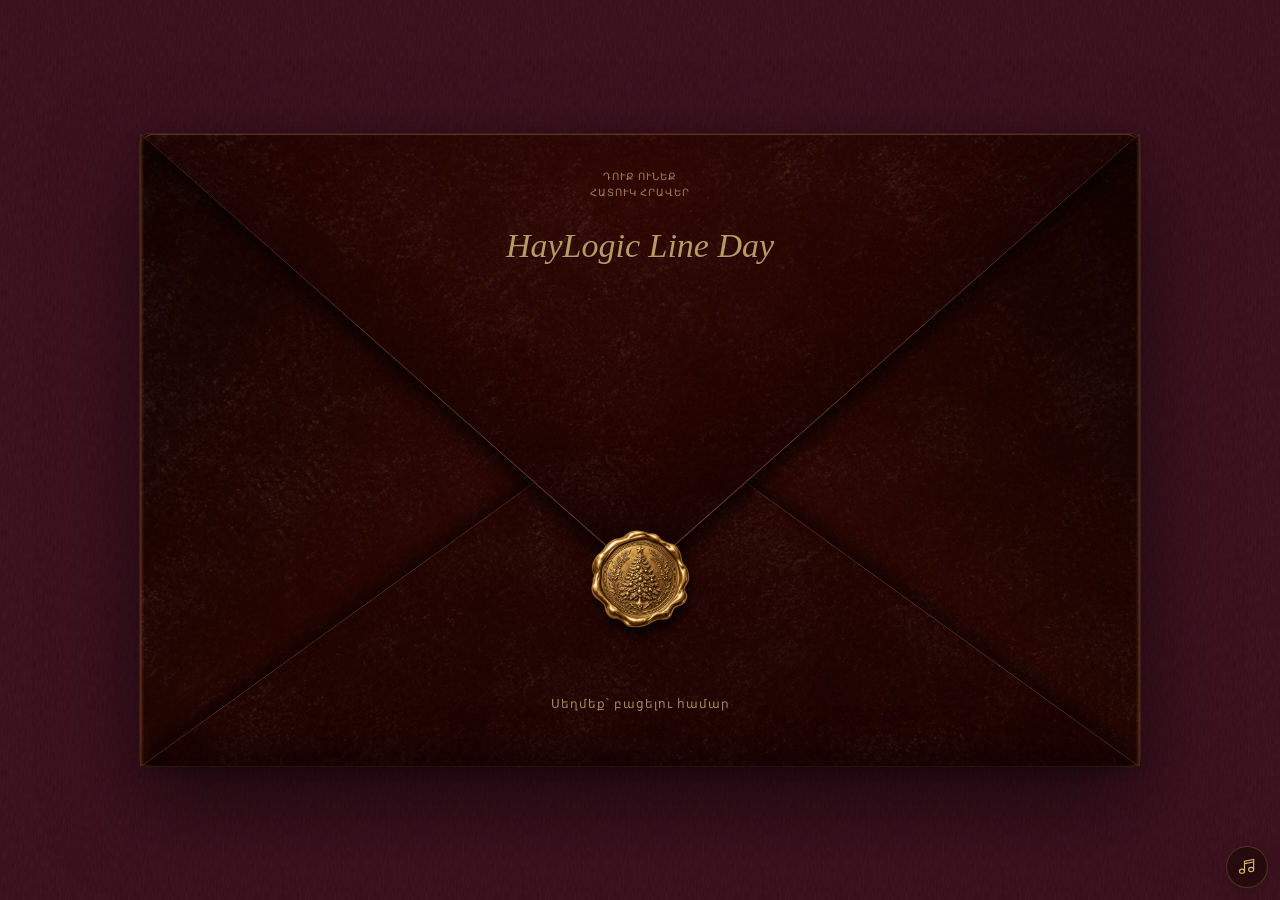
==== index.html @ 45816510 "Make welcome artwork center transparent while retaining festive edges" ====
<!doctype html>
<html lang="hy">
<head>
<meta charset="UTF-8"><meta name="viewport" content="width=device-width, initial-scale=1"><meta name="theme-color" content="#310c18">
<meta name="description" content="Տարվա ամենաջերմ երեկոյի հրավերը։ Ամանորյա կորպորատիվ տոն՝ միասին։">
<title>Ամանորյա հրավեր · Uinvite</title><link rel="stylesheet" href="style.css?v=transparent-welcome-1"><script src="script.js?v=transparent-welcome-1" defer></script>
</head>
<body>
<div class="intro" id="intro">
 <div class="intro-inner">
 <button class="envelope" id="open-invite" aria-label="Բացել հրավիրատոմսը">
  <span class="envelope-back"></span>
  <span class="envelope-side envelope-side-left" aria-hidden="true"></span>
  <span class="envelope-side envelope-side-right" aria-hidden="true"></span>
  <span class="fold-shadow fold-shadow-bottom" aria-hidden="true"><svg viewBox="0 0 100 100" preserveAspectRatio="none"><path d="M0 100 50 43 100 100Z"/></svg></span>
  <span class="envelope-front" aria-hidden="true"><svg class="lower-seams" viewBox="0 0 100 100" preserveAspectRatio="none"><path d="M0 100 50 43 100 100"/></svg></span>
  <span class="fold-shadow fold-shadow-top" aria-hidden="true"><svg class="shadow-portrait" viewBox="0 0 100 100" preserveAspectRatio="none"><path d="M0 0H100V46.23L50 67 0 46.23Z"/></svg><svg class="shadow-landscape" viewBox="0 0 100 100" preserveAspectRatio="none"><path d="M0 0H100L50 70Z"/></svg></span>
  <span class="flap"><svg class="flap-seam seam-portrait" viewBox="0 0 100 100" preserveAspectRatio="none" aria-hidden="true"><path class="seam-shadow" d="M0 69 50 100 100 69"/><path class="seam-light" d="M0 68.7 50 99.7 100 68.7"/></svg><svg class="flap-seam seam-landscape" viewBox="0 0 100 100" preserveAspectRatio="none" aria-hidden="true"><path class="seam-shadow" d="M0 0 50 100 100 0"/><path class="seam-light" d="M0 0 50 99.7 100 0"/></svg><span class="flap-face"><span class="envelope-heading">ԴՈՒՔ ՈՒՆԵՔ<br>ՀԱՏՈՒԿ ՀՐԱՎԵՐ</span><span class="envelope-name" data-company></span></span></span>
  <span class="seal" aria-hidden="true"><img src="assets/gold-seal.png" alt="" width="200" height="200"></span>
  <span class="open-hint">Սեղմեք՝ բացելու համար</span>
 </button>
 </div>
</div>
<main id="invitation" hidden>
 <section class="hero" id="home"><div class="hero-glow"></div><div class="bough bough-left" aria-hidden="true"></div><div class="bough bough-right" aria-hidden="true"></div>
 <h1 class="new-year-greeting" id="new-year-greeting">Միասին դեպի 2027 թվական</h1><div class="tree" id="tree" aria-hidden="true"><canvas id="tree-lights" width="660" height="900"></canvas></div>
 <p class="script-line">Թող այս երեկոն դառնա հիշողություն</p><h2 class="hero-title">Ամանորյա<br><span>կորպորատիվ երեկո</span></h2><p class="company" data-company></p><div class="hero-date"><span data-date></span><span class="date-dot">✦</span><span data-time></span></div><p class="sample-note" id="sample-note">Օրինակային հրավիրատոմս · տվյալները ենթակա են փոփոխման</p><a class="scroll-cue" href="#welcome" aria-label="Անցնել հրավերի տեքստին">↓</a>
 </section>
 <section class="welcome section" id="welcome"><p class="eyebrow">ՄԵՐ ՏԱՐԻՆ։ ՄԵՐ ՊԱՏՄՈՒԹՅՈՒՆԸ։</p><h2>Լավագույն պահերը՝<br><em>միասին</em></h2><div class="ornament" aria-hidden="true">✦</div><p class="prose">Սիրելի՛ գործընկերներ և բարեկամներ,<br>մեր ձեռքբերումների հետևում մարդիկ են, իսկ ամենաջերմ հիշողությունները ստեղծվում են միասին։ Հրավիրում ենք ձեզ ամփոփելու անցնող տարին, բարձրացնելու բաժակները և նոր երազանքներով դիմավորելու գալիքը։</p><p class="closing-line">Մի երեկո՝ մեր բոլորի համար։</p></section>
 <section class="section calendar-section" id="event-calendar" aria-labelledby="calendar-title">
  <p class="eyebrow">ՄԵՐ ՀԱՆԴԻՊՄԱՆ ՕՐԸ</p><h2 id="calendar-title">Պահպանեք այս օրը</h2>
  <div class="event-calendar"><table id="calendar-table"><caption id="calendar-month"></caption><thead><tr><th scope="col"><abbr title="Երկուշաբթի">Երկ</abbr></th><th scope="col"><abbr title="Երեքշաբթի">Երք</abbr></th><th scope="col"><abbr title="Չորեքշաբթի">Չրք</abbr></th><th scope="col"><abbr title="Հինգշաբթի">Հնգ</abbr></th><th scope="col"><abbr title="Ուրբաթ">Ուրբ</abbr></th><th scope="col"><abbr title="Շաբաթ">Շբթ</abbr></th><th scope="col"><abbr title="Կիրակի">Կիր</abbr></th></tr></thead><tbody id="calendar-days"></tbody></table></div>
  <p class="calendar-note"><span class="calendar-key" aria-hidden="true"></span>Մեր տոնական երեկոն՝ <span data-date></span></p>
 </section>
 <section class="details section" id="details" aria-labelledby="venue-title">
  <p class="eyebrow">ՍՊԱՍՈՒՄ ԵՆՔ ՁԵԶ ԱՅՍՏԵՂ</p><h2 id="venue-title">Հանդիպման վայրը</h2>
  <div class="venue-card">
   <figure class="venue-photo" id="venue-photo"><img id="venue-image" alt="" decoding="async" hidden><div class="venue-photo-fallback" id="venue-photo-fallback"><span class="venue-monogram" aria-hidden="true">A</span><span>ADANA COMPLEX</span></div></figure>
   <div class="venue-information"><p class="eyebrow">ՏՈՆԱԿԱՆ ԵՐԵԿՈ</p><h3 id="venue"></h3><p id="address"></p>
    <div class="venue-date"><span class="detail-number" id="day-number"></span><div><span data-date></span><p>Սկիզբը՝ <span data-time></span></p></div></div>
    <a class="map-button" id="map-link" target="_blank" rel="noopener noreferrer" hidden>Տեսնել քարտեզի վրա <span aria-hidden="true">↗</span></a>
   </div>
  </div>
 </section>
 <section class="section program"><p class="eyebrow">ԱՄԵՆ ՊԱՀԸ՝ ՀԱՏՈՒԿ</p><h2>Երեկոյի ծրագիրը</h2><div class="flow-timeline" id="flow-timeline"><svg class="timeline-art" viewBox="0 0 600 1000" preserveAspectRatio="none" aria-hidden="true"><defs><path id="timeline-curve" d="M300 0 C300 45 80 65 80 100 C80 160 300 170 300 200 C300 245 520 265 520 300 C520 360 300 370 300 400 C300 445 80 465 80 500 C80 560 300 570 300 600 C300 645 520 665 520 700 C520 760 300 770 300 800 C300 845 80 865 80 900 C80 960 300 970 300 1000"/></defs><use href="#timeline-curve" class="timeline-track"/><use href="#timeline-curve" class="timeline-glow timeline-draw"/><use href="#timeline-curve" class="timeline-core timeline-draw"/><g id="timeline-sparks"></g><g id="timeline-tip"><circle r="13" class="timeline-tip-halo"/><path d="M0-9 2-2 8 0 2 2 0 9-2 2-8 0-2-2Z" fill="#fff0bd"/></g></svg><ol class="timeline"><li><time>18:00</time><div><h3>Հյուրերի դիմավորում</h3><p>Ջերմ հանդիպումներ և առաջին կենացը</p></div></li><li><time>18:30</time><div><h3>Տոնական ընթրիք</h3><p>Համեր, զրույցներ և գեղեցիկ պահեր</p></div></li><li><time>19:30</time><div><h3>Խաղեր և անակնկալներ</h3><p>Մի փոքր կախարդանք՝ յուրաքանչյուրի համար</p></div></li><li><time>20:30</time><div><h3>Երաժշտություն և պարեր</h3><p>Երեկոյի ամենավառ ռիթմերը</p></div></li><li><time>22:00</time><div><h3>Տոնական ավարտ</h3><p>Նոր հիշողություններով՝ դեպի նոր տարի</p></div></li></ol></div></section>
 <section class="section dress"><p class="eyebrow">ԵՐԵԿՈՅԻ ՏՐԱՄԱԴՐՈՒԹՅՈՒՆԸ</p><h2>Տոնական նրբագեղություն</h2><p class="muted">Ձեր անհատական ոճը՝ մեր տոնական գույներով։</p><div class="swatches"><div><i style="--swatch:#75263d"></i><span>Բորդո</span></div><div><i class="gold-swatch" style="--swatch:#cda65f"></i><span>Ոսկեգույն</span></div><div><i style="--swatch:#213e33"></i><span>Մուգ կանաչ</span></div><div><i style="--swatch:#171719"></i><span>Սև</span></div></div></section>
 <section class="section countdown-section"><p class="eyebrow">ՍՊԱՍՈՒՄ ԵՆՔ ՄԵՐ ՀԱՆԴԻՊՄԱՆԸ</p><h2>Տոնին մնացել է</h2><div class="countdown" id="countdown" role="timer" aria-label="Մինչև միջոցառումը մնացած ժամանակը"><div><strong id="days">00</strong><span>օր</span></div><b>:</b><div><strong id="hours">00</strong><span>ժամ</span></div><b>:</b><div><strong id="minutes">00</strong><span>րոպե</span></div><b>:</b><div><strong id="seconds">00</strong><span>վայրկյան</span></div></div><p id="countdown-message" hidden></p></section>
 <section class="section rsvp" id="rsvp"><div class="rsvp-heading"><p class="eyebrow">ՁԵՐ ՏԵՂԸ ՍՊԱՍՈՒՄ Է ՁԵԶ</p><h2>Կլինե՞ք մեզ հետ</h2><p class="muted">Խնդրում ենք հաստատել ձեր մասնակցությունը։</p></div><form id="rsvp-form"><p class="demo-notice" id="demo-notice">Ցուցադրական ձև․ տվյալները չեն ուղարկվում և չեն պահպանվում։</p><label for="full-name">Անուն, ազգանուն <span aria-hidden="true">*</span></label><input id="full-name" name="fullName" autocomplete="name" placeholder="Ձեր անունը և ազգանունը" required minlength="3" maxlength="120"><fieldset><legend>Մասնակցություն <span aria-hidden="true">*</span></legend><div class="attendance-options"><label><input type="radio" name="attendance" value="yes" required checked><span>Մասնակցելու եմ</span></label><label><input type="radio" name="attendance" value="no"><span>Չեմ կարող մասնակցել</span></label></div></fieldset><div id="guests-field"><label for="guests">Հյուրերի քանակը՝ ներառյալ ձեզ <span aria-hidden="true">*</span></label><input type="number" id="guests" name="guests" min="1" max="20" step="1" value="1" required></div><label for="comment">Մեկնաբանություն <span class="optional">/ ոչ պարտադիր</span></label><textarea id="comment" name="comment" rows="3" maxlength="1000" placeholder="Ձեր ցանկությունը կամ փոքրիկ հաղորդագրությունը…"></textarea><button type="submit" class="button" id="submit-rsvp">Ստուգել պատասխանը <span aria-hidden="true">↗</span></button><p id="form-status" role="status" aria-live="polite" tabindex="-1"></p></form></section>
 <footer><div class="ornament" aria-hidden="true">✦</div><p>Սիրով սպասում ենք ձեզ</p><h2 data-company></h2><a href="#home" class="footer-brand">Uinvite <span>պահեր, որոնք դառնում են հիշողություն</span></a></footer>
</main>
<button class="music-button" id="music-toggle" aria-label="Միացնել երաժշտությունը" aria-pressed="false"><svg viewBox="0 0 24 24" aria-hidden="true"><path d="M9 17V5l11-2v12M9 8l11-2"/><ellipse cx="6" cy="17" rx="3" ry="2.5"/><ellipse cx="17" cy="15" rx="3" ry="2.5"/></svg><span id="music-label">Երաժշտություն</span></button><span class="sr-only" id="audio-status" role="status"></span><audio id="music" loop preload="none"></audio>
<noscript><p class="noscript">Հրավիրատոմսը բացելու համար խնդրում ենք միացնել JavaScript-ը։</p></noscript>
</body></html>
---- style.css ----
:root{color-scheme:dark;--wine:#310c18;--deep:#210a12;--gold:#d5b577;--light:#f4e9d4;--muted:#bba6a5;--border:#cda76b38}*{box-sizing:border-box}html{scroll-behavior:smooth;scroll-padding-top:30px}body{margin:0;background:var(--wine);color:var(--light);font-family:Georgia,'Noto Serif Armenian','Sylfaen',serif;line-height:1.8;background-image:radial-gradient(ellipse at 50% 15%,#69243b66,transparent 60%),repeating-linear-gradient(95deg,#ffffff02 0px,transparent 1px,transparent 4px),repeating-linear-gradient(0deg,#00000009 0,transparent 2px,transparent 5px)}body.intro-active{overflow:hidden}button,input,textarea{font:inherit}button,a{-webkit-tap-highlight-color:transparent}button{cursor:pointer}a{color:inherit;text-decoration:none}button:focus-visible,a:focus-visible,input:focus-visible,textarea:focus-visible{outline:2px solid #f8d795;outline-offset:6px}[hidden]{display:none!important}h1,h2,h3,p{margin-top:0}h1,h2,h3{font-weight:400}h2{font-size:clamp(27px,4.4vw,44px);line-height:1.55}h3{font-size:18px;line-height:1.7}p{font-size:14px}em{font-weight:400;color:var(--gold)}.eyebrow{font:10px/1.8 Arial,sans-serif;letter-spacing:3px;color:var(--gold);margin-bottom:22px}.muted{color:var(--muted)}.tiny{font:9px Arial,sans-serif;letter-spacing:2px;color:#ae8c83}.intro{min-height:100svh;display:grid;place-items:center;position:fixed;inset:0;z-index:30;background:radial-gradient(ellipse at 50% 50%,#63213755,transparent 65%),var(--wine);overflow:auto;transition:opacity .7s}.intro::after{content:'';position:absolute;inset:18px;border:1px solid var(--border);pointer-events:none}.intro-inner{text-align:center;width:100%;padding:55px 24px 30px}.intro h1{font-size:clamp(27px,5vw,43px);margin-bottom:10px}.intro-sub{font-size:12px;color:var(--muted)}.envelope{display:block;position:relative;width:min(440px,90%);aspect-ratio:1.55;margin:85px auto 38px;background:none;border:0;padding:0;perspective:1100px;isolation:isolate;filter:drop-shadow(0 24px 28px #09000390)}.envelope-back{position:absolute;inset:0;background:#55192b;border-radius:5px;border:1px solid #ba775740}.envelope-front{position:absolute;inset:0;z-index:3;background:linear-gradient(155deg,#9b455121,transparent 50%),linear-gradient(20deg,#491324,#792b40);clip-path:polygon(0 0,50% 52%,100% 0,100% 100%,0 100%);border-radius:3px}.envelope-front::after{content:'';position:absolute;inset:0;background:linear-gradient(33deg,transparent 49.7%,#d18d7233 50%,transparent 50.4%),linear-gradient(-33deg,transparent 49.7%,#d18d7233 50%,transparent 50.4%)}.flap{position:absolute;inset:0;z-index:4;background:linear-gradient(170deg,#82374b,#51182b);clip-path:polygon(0 0,100% 0,50% 55%);transform-origin:top;transition:transform .85s .2s,z-index 0s .6s;filter:drop-shadow(0 3px 3px #0005)}.envelope-name{position:absolute;bottom:16%;left:10%;right:10%;z-index:5;color:#d5b577ba;letter-spacing:3px;font-size:12px;pointer-events:none}.seal{position:absolute;z-index:6;left:calc(50% - 34px);top:calc(50% - 29px);width:68px;height:68px;border-radius:44% 49% 43% 47%;background:radial-gradient(ellipse at 32% 24%,#ffe6a1,#d4ac5c 37%,#90602e 68%,#e3bc6d 82%,#926332);box-shadow:0 5px 7px #17040c90,inset 0 0 0 2px #f7d58166,inset 0 0 8px #76471c;display:grid;place-items:center;transition:transform .5s,opacity .5s}.seal-ring{position:absolute;inset:9px;border:1px solid #86572588;border-radius:50%;box-shadow:0 1px #ffe1a6aa}.seal-mark{font-size:32px;font-style:italic;color:#815025;text-shadow:0 1px #f4d99a}.opening .seal{transform:translate(12px,32px) rotate(20deg);opacity:0}.opening .flap{transform:rotateX(180deg);z-index:0}.intro.leaving{opacity:0;pointer-events:none}.open-hint{font-size:11px;color:#d4beb0}.intro-line{display:block;background:var(--gold);opacity:.4;width:30px;height:1px;margin:28px auto}.masthead{display:flex;justify-content:space-between;align-items:center;padding:25px 6%;position:absolute;top:0;width:100%;z-index:2}.wordmark{font-size:25px;letter-spacing:1px;color:var(--gold)}.wordmark span{display:block;font:6px Arial,sans-serif;letter-spacing:2px}.edition{font-size:9px;letter-spacing:2px;color:var(--gold)}.hero{position:relative;text-align:center;padding:132px 20px 45px;overflow:hidden;min-height:100svh}.hero>.eyebrow{font-size:9px;margin:0}.hero-glow{position:absolute;inset:50px 0 0;background:radial-gradient(ellipse at 50% 30%,#c18b4320,transparent 50%);pointer-events:none}.tree{width:240px;height:290px;position:relative;margin:16px auto 4px}.tree-lines{position:absolute;inset:10px 0 0;width:100%;height:100%;filter:drop-shadow(0 0 4px #d8b36b88)}.tree-star{position:absolute;top:6px;left:calc(50% - 13px);font-size:32px;color:#ffe4a6;line-height:1;text-shadow:0 0 20px #ffcb69}.particle{position:absolute;width:var(--size);height:var(--size);background:#f7d993;border-radius:50%;box-shadow:0 0 5px #f3bc6c,0 0 10px #e6ad4b88;animation:twinkle var(--duration) ease-in-out infinite alternate;animation-delay:var(--delay)}.tree-base{position:absolute;bottom:0;left:20%;right:20%;height:5px;border-radius:50%;background:#e5bc6e33;box-shadow:0 0 25px 6px #e4b46722}.script-line{font-size:12px;font-style:italic;color:var(--gold);margin:14px 0}.hero-title{font-size:clamp(34px,6vw,65px);line-height:1.4;margin-bottom:18px}.hero-title span{font-size:.73em;color:var(--gold)}.company{letter-spacing:3px;font-size:13px;margin-bottom:20px}.hero-date{display:flex;justify-content:center;align-items:center;gap:17px;font-size:12px;color:#dac8b7;margin-bottom:27px}.date-dot{font-size:10px;color:var(--gold)}.button{border:1px solid #ead098;background:linear-gradient(110deg,#bc944f,#ecd39a 50%,#c49c58);color:#36101a;display:inline-flex;align-items:center;justify-content:center;gap:23px;padding:16px 23px;font-size:12px;font-weight:bold;line-height:1.7;box-shadow:0 6px 25px #0002;transition:filter .2s,transform .2s}.button:hover{filter:brightness(1.09);transform:translateY(-2px)}.button:disabled{opacity:.6;cursor:wait}.sample-note{font:9px/1.7 Arial,sans-serif;color:#b99c94;margin:17px auto 0;max-width:290px}.scroll-cue{display:block;margin:22px auto 0;color:var(--gold);font-size:24px}.bough{position:absolute;top:170px;width:200px;height:340px;opacity:.3;pointer-events:none;background:repeating-conic-gradient(from 18deg at 0% 50%,transparent 0 12deg,#bd9858 13deg 13.3deg,transparent 14deg 25deg);mask-image:linear-gradient(90deg,#000,transparent)}.bough-left{left:-145px;transform:rotate(-20deg)}.bough-right{right:-145px;transform:scaleX(-1) rotate(-20deg)}.section{padding:70px 24px;text-align:center;position:relative}.section::before{content:'';display:block;position:absolute;top:0;left:calc(50% - 55px);width:110px;height:1px;background:linear-gradient(90deg,transparent,var(--gold),transparent)}.welcome{background:radial-gradient(ellipse at center,#6d283833,transparent 70%)}.prose{max-width:600px;margin:0 auto;font-size:14px;line-height:2.5;color:#d4bfba}.ornament{color:var(--gold);display:flex;align-items:center;justify-content:center;gap:20px;margin:25px auto}.ornament::before,.ornament::after{content:'';width:55px;height:1px;background:linear-gradient(90deg,transparent,var(--gold))}.ornament::after{transform:rotate(180deg)}.closing-line{font-style:italic;color:var(--gold);margin-top:23px}.details{background:#1b070d33}.detail-grid{display:grid;gap:30px;max-width:760px;margin:35px auto 0}.detail-grid>div{display:flex;flex-direction:column;align-items:center;justify-content:center}.detail-number{font-size:65px;line-height:1.2;color:var(--gold)}.detail-grid p,.detail-grid>div>span:not(.detail-number):not(.line-icon){font-size:12px;color:var(--muted);margin:8px 0}.detail-divider{width:70px;height:1px;background:var(--border);margin:auto}.line-icon{color:var(--gold);font-size:40px;line-height:1.4}.detail-grid h3{margin:10px 0 0}.text-link{font-size:11px;border-bottom:1px solid var(--gold);color:var(--gold);margin-top:15px}.timeline{list-style:none;text-align:left;max-width:440px;margin:40px auto 0;padding:0}.timeline li{display:grid;grid-template-columns:58px 1fr;gap:28px;position:relative;padding-bottom:35px}.timeline li::before{content:'';position:absolute;left:73px;top:12px;bottom:-12px;width:1px;background:var(--border)}.timeline li:last-child::before{display:none}.timeline li::after{content:'';position:absolute;left:70px;top:10px;width:7px;height:7px;transform:rotate(45deg);background:var(--gold);box-shadow:0 0 9px #d6b57844}.timeline time{font-size:17px;color:var(--gold);line-height:1.7}.timeline h3{margin:0 0 4px;font-size:15px}.timeline p{font-size:11px;color:var(--muted);margin:0}.swatches{display:flex;justify-content:center;gap:22px;margin:35px auto 0}.swatches i{width:44px;height:44px;display:block;background:var(--swatch);border-radius:50%;border:3px solid var(--wine);outline:1px solid #b38f5c66;box-shadow:inset 0 2px 8px #ffffff16}.swatches .gold-swatch{background:linear-gradient(135deg,#8e622e,#edcd89,#a47a3f)}.swatches span{font-size:10px;color:var(--muted);display:block;margin-top:12px}.countdown-section{background:#1b070d33}.countdown{display:flex;align-items:flex-start;justify-content:center;gap:12px;margin:35px auto 0}.countdown strong{display:block;font-size:clamp(31px,6vw,56px);font-weight:400;line-height:1.2;color:var(--gold);font-variant-numeric:tabular-nums;min-width:43px}.countdown span{font-size:10px;color:var(--muted)}.countdown b{font-size:25px;font-weight:400;color:#b28c5e77;line-height:1.7}.rsvp{max-width:1080px;margin:auto}.rsvp form{text-align:left;max-width:470px;margin:30px auto 0}form label,legend{font-size:11px;color:#decdc0;display:block;margin-bottom:9px}form label>span:not(.optional){color:var(--gold)}.optional{color:var(--muted);font-size:9px}input:not([type=radio]),textarea{width:100%;border:1px solid var(--border);border-radius:0;padding:13px 14px;background:#18080e40;color:var(--light);font-size:13px;margin-bottom:23px;min-height:48px}input::placeholder,textarea::placeholder{color:#a58b87;font-size:11px}textarea{resize:vertical}fieldset{padding:0;border:0;margin:0 0 24px;min-width:0}.attendance-options{display:grid;gap:10px}.attendance-options label{display:flex;align-items:center;border:1px solid var(--border);padding:12px;gap:10px;margin:0}.attendance-options label:has(input:checked){border-color:#d5b57788;background:#b28b4420}.attendance-options input{accent-color:var(--gold);margin:0}.attendance-options label>span{color:var(--light);font-size:11px}.demo-notice{font-size:10px;line-height:1.9;color:var(--gold);border-left:2px solid var(--gold);padding:7px 12px;background:#cfad6820;margin-bottom:26px}form .button{width:100%}#form-status{font-size:12px;margin:17px 0 0;color:var(--gold)}#form-status.error{color:#ffc0b8}footer{text-align:center;padding:35px 24px 75px;background:radial-gradient(ellipse at bottom,#691e3344,transparent 65%)}footer>p{font-size:22px;margin-bottom:12px}footer h2{font-size:16px;color:var(--gold);letter-spacing:2px}.footer-brand{display:inline-block;font-size:19px;color:var(--gold);margin-top:45px}.footer-brand span{display:block;font-size:8px;color:var(--muted);letter-spacing:1px}.music-button{position:fixed;right:16px;bottom:18px;z-index:40;display:flex;align-items:center;gap:9px;border:1px solid #d5b57766;background:#280c17eb;color:var(--gold);border-radius:40px;padding:12px;min-height:46px;box-shadow:0 4px 18px #0003}.music-button svg{width:20px;height:20px;fill:none;stroke:currentColor;stroke-width:1.4}.music-button span{font-size:9px;max-width:110px}.music-button[aria-pressed=true]{box-shadow:0 0 20px #d6b57822}.sr-only{position:absolute;width:1px;height:1px;overflow:hidden;clip-path:inset(50%);white-space:nowrap}.noscript{position:fixed;inset:0;background:var(--wine);z-index:100;display:grid;place-items:center;padding:30px}@keyframes twinkle{from{opacity:.3;transform:scale(.7)}to{opacity:1;transform:scale(1.15)}}@media(min-width:768px){.intro-inner{padding:70px 24px}.envelope{margin-top:100px;margin-bottom:45px}.masthead{padding:30px 6%}.hero{padding-top:130px}.tree{width:290px;height:335px}.hero-title{margin-bottom:22px}.hero-date{font-size:14px}.bough{opacity:.4;width:350px;height:500px}.bough-left{left:-210px}.bough-right{right:-210px}.section{padding:90px 40px}.detail-grid{grid-template-columns:1fr 1px 1fr;gap:45px}.detail-divider{height:110px;width:1px}.swatches{gap:35px}.swatches i{height:56px;width:56px}.countdown{gap:25px}.countdown strong{min-width:75px}.rsvp{display:grid;grid-template-columns:1fr 1.1fr;gap:65px;text-align:left;align-items:start}.rsvp form{margin:0;width:100%}.rsvp-heading{padding-top:35px}.attendance-options{grid-template-columns:1fr 1fr}.music-button{right:28px;bottom:25px}}@media(prefers-reduced-motion:reduce){html{scroll-behavior:auto}*,*::before,*::after{animation:none!important;transition:none!important}}

/* Separate procedural velvet layer; no reference image is used. */
body::before{content:"";position:fixed;inset:0;z-index:-1;background:url("assets/velvet.svg") repeat;opacity:.26;pointer-events:none}.intro{background-image:url("assets/velvet.svg"),radial-gradient(ellipse at 50% 50%,#63213755,transparent 65%);background-color:var(--wine)}.envelope-back,.envelope-front,.flap{background-blend-mode:soft-light;background-image:url("assets/velvet.svg"),linear-gradient(155deg,#7b3041,#370c18)}.seal-mark{width:43px;height:43px;fill:#91612d;stroke:#f4cf87;stroke-width:.7;filter:drop-shadow(0 1px 0 #f5d491)}.hero-title{max-width:700px;margin-left:auto;margin-right:auto;color:var(--gold);font-size:clamp(32px,5vw,60px)}

/* Reference envelope: full portrait on phones, landscape stationery on desktop. */
.intro{background:#100806;min-height:100svh;padding:0;overflow:hidden}
.intro::after{display:none}
.intro-inner{height:100svh;width:100%;padding:0;display:grid;place-items:center}
.envelope{--tip:67%;--seal:clamp(92px,25vw,120px);width:100%;height:100%;max-height:none;aspect-ratio:auto;margin:0;border:0;border-radius:13px;filter:none;perspective:1600px;isolation:isolate;text-align:center;color:#b2935d;box-shadow:0 0 0 1px #b2915b33,inset 0 0 30px #000}
.envelope-back,.envelope-front,.flap{background-image:url('assets/envelope-velvet.png');background-size:440px 440px;background-blend-mode:normal}
.envelope-back{inset:0;border:1px solid #9b5b332e;border-radius:13px;background-color:#210604;box-shadow:inset 0 0 70px #000}
.envelope-front{inset:0;clip-path:polygon(0 0,50% var(--tip),100% 0,100% 100%,0 100%);border-radius:13px;background-image:linear-gradient(0deg,#10030280,#36070515),url('assets/envelope-velvet.png');box-shadow:inset 0 0 50px #0008}
.envelope-front::after{inset:0;background:none;clip-path:polygon(0 100%,50% 43%,100% 100%);background-image:linear-gradient(0deg,#13030233,#5e1e121c),url('assets/envelope-velvet.png');filter:drop-shadow(0 -1px 1px #bc78434d);border-radius:0 0 13px 13px}
.flap{height:var(--tip);inset:0 0 auto;clip-path:polygon(0 0,100% 0,100% 69%,50% 100%,0 69%);border-radius:13px 13px 0 0;background-image:radial-gradient(ellipse at 48% 10%,#521b1122,#0c020170),url('assets/envelope-velvet.png');transform-origin:top;overflow:visible;filter:drop-shadow(0 4px 3px #000);transition:transform 1.05s .2s,z-index 0s .75s;backface-visibility:visible}
.flap::after{content:'';position:absolute;inset:0;border-top:1px solid #c2854b55;border-radius:13px 13px 0 0;box-shadow:inset 1px 0 #a75a2833,inset -1px 0 #a75a2833;pointer-events:none}
.flap-face{position:absolute;inset:0;display:flex;align-items:center;flex-direction:column;padding:clamp(70px,13svh,110px) 20px 0}
.envelope-heading{font-size:10px;line-height:1.65;letter-spacing:1.4px;color:#b89a6c;opacity:.82;font-weight:400}
.envelope-name{position:static;display:block;margin-top:26px;max-width:100%;font-family:'Baskerville','Palatino Linotype',Georgia,serif;font-style:italic;font-size:clamp(25px,7vw,35px);line-height:1.5;letter-spacing:0;color:#b99a65;font-weight:400;text-shadow:0 1px 1px #0008;overflow-wrap:break-word}
.seal{width:var(--seal);height:var(--seal);left:calc(50% - var(--seal)/2);top:calc(var(--tip) - var(--seal)*.48);background:none;border-radius:0;box-shadow:none;display:block;filter:drop-shadow(1px 6px 4px #0009);transition:transform .6s,opacity .6s;pointer-events:none}
.seal img{display:block;width:100%;height:100%;object-fit:contain}
.open-hint{position:absolute;z-index:5;left:12px;right:12px;bottom:9%;margin:0;font-size:11px;letter-spacing:1px;color:#bea06a;font-weight:400;opacity:.85;transition:opacity .3s}
.opening .flap{transform:rotateX(180deg);z-index:0}
.opening .seal{transform:translateY(45px) rotate(16deg) scale(.9);opacity:0}
.opening .open-hint{opacity:0}
body.intro-active .music-button{width:42px;height:42px;min-height:42px;justify-content:center;right:12px;bottom:12px;background:#1c0805aa;border-color:#a5864d55;padding:10px}
body.intro-active .music-button span{display:none}
@media(min-width:700px){
 .intro{padding:32px;background:radial-gradient(ellipse,#30140f,#100806)}
 .intro-inner{height:100%;min-height:0}
 .envelope{--tip:70%;--seal:100px;width:min(100%,1000px);height:auto;aspect-ratio:1.58;border-radius:9px;box-shadow:0 35px 90px #0009,0 0 0 1px #865b3a55}
 .flap{clip-path:polygon(0 0,100% 0,50% 100%);border-radius:9px 9px 0 0;background-image:linear-gradient(155deg,#8a3a1b18,#0005),url('assets/envelope-velvet.png')}
 .flap-face{padding-top:35px}
 .envelope-heading{font-size:10px;letter-spacing:1px}
 .envelope-name{font-size:34px;margin-top:18px}
 .open-hint{bottom:8%;font-size:12px}
 .envelope-front::after{clip-path:polygon(0 100%,50% 20%,100% 100%)}
}
@media(min-width:700px) and (max-height:650px){.envelope{width:min(90vw,calc((100svh - 70px)*1.58))}.flap-face{padding-top:20px}.envelope-name{margin-top:10px;font-size:27px}}
@media(prefers-reduced-motion:reduce){.opening .flap{transform:rotateX(180deg)}}
.flap-seam{position:absolute;inset:0;width:100%;height:100%;fill:none;pointer-events:none}
.flap-seam path{vector-effect:non-scaling-stroke}
.seam-shadow{stroke:#080100;stroke-width:9;filter:blur(3px)}
.seam-light{stroke:#9e5638;stroke-opacity:.55;stroke-width:1}
.seam-landscape{display:none}
@media(min-width:700px){.seam-portrait{display:none}.seam-landscape{display:block}}
/* Fine photographic velvet remains separate from the folds. */
.envelope-back,.envelope-front,.flap,.envelope-front::after{background-size:cover}
.envelope-front{background-image:linear-gradient(0deg,#08010170,#36070515),url('assets/envelope-velvet.png')}
.flap{background-image:radial-gradient(ellipse at 48% 10%,#521b1115,#0c020145),url('assets/envelope-velvet.png')}
.tree{width:min(330px,88vw);height:420px;margin:0 auto 4px;position:relative;isolation:isolate}
#tree-lights{display:block;width:100%;height:100%;object-fit:contain;filter:drop-shadow(0 0 12px #f1bc4414)}
@media(min-width:768px){.tree{width:350px;height:455px;margin-top:8px}.hero{padding-top:125px}}
.envelope-back{background-image:linear-gradient(#1000005c,#1000005c),url('assets/envelope-velvet.png')}
.envelope-front{background-image:linear-gradient(0deg,#08010199,#16010055),url('assets/envelope-velvet.png')}
.envelope-front::after{background-image:linear-gradient(0deg,#10010166,#21060344),url('assets/envelope-velvet.png')}
.flap{background-image:radial-gradient(ellipse at 48% 10%,#220a0355,#08000088),url('assets/envelope-velvet.png')}
@media(max-width:699px){.music-button{width:44px;height:44px;min-height:44px;padding:11px;justify-content:center}.music-button span{display:none}}

/* The cover unfolds around the page; there is no removable inner card. */
.intro{transition:opacity 1.5s ease,background-color 2s ease 1.2s;background-image:none}
.envelope{transform-style:preserve-3d;transition:transform 3.8s cubic-bezier(.25,.1,.25,1)}
.envelope-back{transition:opacity 2s ease 1.3s}
.envelope-side{position:absolute;inset:0;z-index:2;background-size:cover;background-image:linear-gradient(120deg,#0008,#6f311827 47%,#000b),url('assets/envelope-velvet.png');backface-visibility:hidden;transition:transform 2.5s cubic-bezier(.25,.1,.25,1) .65s,opacity 1.5s ease 1.9s;pointer-events:none}
.envelope-side-left{clip-path:polygon(0 0,56% 67%,0 100%);transform-origin:left center;box-shadow:inset 2px 0 3px #a3653a70}
.envelope-side-right{clip-path:polygon(100% 0,44% 67%,100% 100%);transform-origin:right center;background-image:linear-gradient(240deg,#0008,#6f311827 47%,#000b),url('assets/envelope-velvet.png');box-shadow:inset -2px 0 3px #a3653a70}
.envelope-front{clip-path:polygon(0 100%,50% 43%,100% 100%);transform-origin:center bottom;z-index:3;backface-visibility:hidden;transition:transform 2.5s cubic-bezier(.25,.1,.25,1) 1.55s,opacity 1.5s ease 2.5s}
.envelope-front::after{display:none}
.lower-seams{position:absolute;inset:0;width:100%;height:100%;fill:none;stroke:#b9784d;stroke-opacity:.4;stroke-width:1;filter:drop-shadow(0 -3px 4px #000)}
.lower-seams path{vector-effect:non-scaling-stroke}
.flap{z-index:4;transition:transform 2.8s cubic-bezier(.22,.61,.36,1) .5s,opacity 1.5s ease 2.3s;backface-visibility:hidden;transform-origin:center top}
.seam-shadow{stroke:#050100;stroke-width:16;filter:blur(5px)}
.seam-light{stroke:#cb8a57;stroke-opacity:.6;stroke-width:1.1}
.seal{transition:transform 1.2s ease,opacity 1s ease;filter:drop-shadow(2px 8px 5px #000b)}
.opening .seal{transform:translateY(12px) scale(1.035);opacity:0}
.opening .flap{transform:rotateX(165deg);z-index:4;opacity:0}
.opening .envelope-side-left{transform:rotateY(-105deg);opacity:0}
.opening .envelope-side-right{transform:rotateY(105deg);opacity:0}
.opening .envelope-front{transform:rotateX(-105deg);opacity:0}
.opening .envelope-back{opacity:0}
.intro.opening{background-color:transparent;background-image:none}
.intro.opening .envelope{box-shadow:none}
.intro.leaving{opacity:0;pointer-events:none}
@media(min-width:700px){
 .envelope-side-left{clip-path:polygon(0 0,56% 70%,0 100%)}
 .envelope-side-right{clip-path:polygon(100% 0,44% 70%,100% 100%)}
 .envelope-front{clip-path:polygon(0 100%,50% 43%,100% 100%)}
}
@media(prefers-reduced-motion:reduce){.envelope,.envelope-side,.flap,.envelope-front,.seal,.intro,.envelope-back{transition:none!important}}
.envelope-side-left{background-image:linear-gradient(120deg,#000b,#17060377 47%,#000c),url('assets/envelope-velvet.png')}
.envelope-side-right{background-image:linear-gradient(240deg,#000b,#17060377 47%,#000c),url('assets/envelope-velvet.png')}

/* Warm oxblood velvet and separate cast shadows outside the clipped folds. */
.envelope-back,.envelope-side,.envelope-front,.flap{
 background-color:#310c07;
 background-blend-mode:normal,luminosity;
}
.envelope-back{background-image:linear-gradient(#16040066,#10020188),url('assets/envelope-velvet.png')}
.flap{background-image:radial-gradient(ellipse at 48% 12%,#300704a8,#100100bb),url('assets/envelope-velvet.png')}
.envelope-front{background-image:linear-gradient(0deg,#170302aa,#30090499),url('assets/envelope-velvet.png')}
.envelope-side-left{background-image:linear-gradient(120deg,#090100bb,#300803aa 47%,#050000e8),url('assets/envelope-velvet.png')}
.envelope-side-right{background-image:linear-gradient(240deg,#090100bb,#300803aa 47%,#050000e8),url('assets/envelope-velvet.png')}
.fold-shadow{position:absolute;inset:0;pointer-events:none;backface-visibility:hidden;display:block}
.fold-shadow svg{position:absolute;inset:0;width:100%;height:100%;overflow:visible;fill:#080100;filter:blur(10px)}
.fold-shadow-top{z-index:3;transform-origin:center top;transition:transform 2.8s cubic-bezier(.22,.61,.36,1) .5s,opacity 1.5s ease 2.3s}
.fold-shadow-top svg{transform:translateY(10px);opacity:.95}
.fold-shadow-bottom{z-index:2;transform-origin:center bottom;transition:transform 2.5s cubic-bezier(.25,.1,.25,1) 1.55s,opacity 1.5s ease 2.5s}
.fold-shadow-bottom svg{transform:translateY(-7px);opacity:.85}
.fold-shadow .shadow-landscape{display:none}
.opening .fold-shadow-top{transform:rotateX(165deg);opacity:0}
.opening .fold-shadow-bottom{transform:rotateX(-105deg);opacity:0}
.lower-seams{stroke:#ad7453;stroke-opacity:.42}
.seam-light{stroke:#b77d56;stroke-opacity:.5}
@media(min-width:700px){.fold-shadow .shadow-portrait{display:none}.fold-shadow .shadow-landscape{display:block}}
@media(prefers-reduced-motion:reduce){.fold-shadow{transition:none!important}}

/* Visible light follows the actual pointer, above the hero decoration. */
.pointer-light{position:fixed;top:0;left:0;width:0;height:0;z-index:20;pointer-events:none;opacity:0;transition:opacity .25s ease,transform .12s ease-out;will-change:transform}
.pointer-light.is-visible{opacity:1}
.pointer-light::before{content:'';position:absolute;left:-45px;top:-45px;width:90px;height:90px;border-radius:50%;background:radial-gradient(circle,#fffbe9 0 2%,#ffeab9cc 4%,#ffc45b99 10%,#f0a12d33 30%,#eaa12b0d 52%,transparent 70%);filter:drop-shadow(0 0 7px #ffc968)}
.pointer-light::after{content:'';position:absolute;left:-12px;top:-17px;width:24px;height:34px;background:#fff2c2;clip-path:polygon(50% 0,57% 42%,100% 50%,57% 57%,50% 100%,43% 57%,0 50%,43% 42%);filter:drop-shadow(0 0 4px #ffe8a0)}
@media(prefers-reduced-motion:reduce){.pointer-light{transition:none}}

/* Hide the visual scrollbar without blocking wheel, touch, or keyboard scrolling. */
html,body{scrollbar-width:none;-ms-overflow-style:none}
html::-webkit-scrollbar,body::-webkit-scrollbar{display:none;width:0;height:0}

.hero{padding-top:55px}
.new-year-greeting{max-width:1000px;margin:0 auto 25px;padding:0 8px;font-size:clamp(29px,4.5vw,54px);font-weight:400;line-height:1.6;color:#e5c37d;text-wrap:balance;text-shadow:0 2px 18px #d8a84d20}
@media(min-width:768px){.hero{padding-top:60px}.new-year-greeting{margin-top:0;margin-bottom:30px}}

/* An actual month grid with the event date nested inside a golden fir tree. */
.calendar-section{background:radial-gradient(ellipse at center,#6b2a332b,transparent 75%)}
.event-calendar{max-width:510px;margin:26px auto 0}
.event-calendar table{width:100%;table-layout:fixed;border-collapse:collapse;color:#deccc1;font-variant-numeric:tabular-nums}
.event-calendar caption{color:var(--gold);font-size:22px;letter-spacing:1px;margin-bottom:25px}
.event-calendar th{height:35px;font-weight:400;font-size:11px;color:#bda487}
.event-calendar abbr{text-decoration:none}
.event-calendar td{height:57px;position:relative;text-align:center;font-size:18px;font-weight:400}
.event-calendar time{position:relative;z-index:1;display:inline-grid;place-items:center;min-width:26px;height:30px}
.event-calendar .event-day time{color:#2e0b14;font-weight:bold;top:6px}
.calendar-tree{width:52px;height:60px;position:absolute;left:50%;top:50%;transform:translate(-50%,-50%);filter:drop-shadow(0 0 9px #d5a04d33)}
.calendar-note{font-size:11px;color:var(--muted);margin:30px auto 0;line-height:2;max-width:440px}
.calendar-key{display:inline-block;width:5px;height:5px;background:var(--gold);transform:rotate(45deg);margin-right:6px;margin-left:5px;vertical-align:middle}
@media(min-width:768px){.event-calendar td{height:70px;font-size:21px}.event-calendar th{font-size:12px}.calendar-tree{width:60px;height:69px}.event-calendar caption{font-size:26px}}

/* Full-bleed artwork created specifically for the invitation text section. */
.welcome{
 min-height:620px;
 display:flex;
 flex-direction:column;
 align-items:center;
 justify-content:center;
 background-color:transparent;
 background-image:none;
 isolation:isolate;
 background-size:cover;
 background-position:center;
 background-repeat:no-repeat;
 text-shadow:0 2px 12px #100005aa;
}
.welcome>.eyebrow{margin-bottom:22px}
.welcome>h2{margin-bottom:0}
.welcome>.ornament{flex-shrink:0}
.welcome .prose{color:#f0e3d7;max-width:640px}
.welcome .closing-line{margin-bottom:0;color:#e4c47f}
@media(min-width:768px){.welcome{min-height:680px;padding-top:85px;padding-bottom:85px}}
@media(max-width:767px){
 .welcome::after{background-image:url('assets/welcome-background-mobile.png')}
}

/* Venue photo and event details, with an antique gold capsule map link. */
.venue-card{max-width:960px;margin:35px auto 0;display:grid;border:1px solid #d5b57744;background:#1c080f66;text-align:center;box-shadow:0 18px 50px #12030844}
.venue-photo{margin:0;position:relative;min-width:0;aspect-ratio:1.12;overflow:hidden;background:#230c13}
.venue-photo img{display:block;width:100%;height:100%;object-fit:contain;position:absolute;inset:0}
.venue-photo-fallback{height:100%;display:flex;flex-direction:column;align-items:center;justify-content:center;gap:20px;color:var(--gold);letter-spacing:3px;font-size:18px;border:12px solid #1c080e;background:radial-gradient(ellipse,#6b303344,transparent)}
.venue-monogram{font-family:Georgia,serif;font-style:italic;font-size:85px;line-height:1;color:#d4b473}
.venue-information{padding:32px 20px 38px;display:flex;flex-direction:column;align-items:center;justify-content:center}
.venue-information>.eyebrow{font-size:9px;margin-bottom:12px}
.venue-information h3{font-size:clamp(26px,3vw,36px);color:var(--gold);margin:0 0 10px}
.venue-information>p:not(.eyebrow){font-size:12px;color:var(--muted);margin-bottom:25px}
.venue-date{display:flex;align-items:center;justify-content:center;gap:19px;padding:15px 20px;border:1px solid #d5b57744;border-radius:28px;background:linear-gradient(120deg,#9f53642b,#be718233);width:100%;max-width:360px;margin-bottom:28px}
.venue-date .detail-number{font-size:49px;padding-right:17px;border-right:1px solid #d5b57744}
.venue-date>div{font-size:12px;text-align:left;line-height:1.8}
.venue-date p{margin:7px 0 0;font-size:12px;color:var(--gold)}
.map-button{display:inline-flex;align-items:center;justify-content:center;gap:16px;min-height:47px;width:min(100%,320px);padding:11px 20px;border:1px solid #e6cf8e;border-radius:50px;color:#3b2112;font-size:12px;line-height:1.6;background:linear-gradient(90deg,#97662c,#f0d989 8%,#fff6cf 16%,#d8b55a 38%,#f8e9ae 70%,#fff6d1 88%,#ba8e3d);box-shadow:inset 0 0 0 2px #fff3be77,inset 0 -3px 6px #8f592c66,0 4px 15px #14050b55;transition:filter .2s,transform .2s}
.map-button:hover{filter:brightness(1.1);transform:translateY(-2px)}
.map-button span{font-family:Arial,sans-serif}
@media(min-width:768px){.venue-card{grid-template-columns:1fr 1fr}.venue-photo{aspect-ratio:auto;min-height:440px}.venue-information{padding:45px 30px}}

/* A luminous serpentine ribbon replaces the straight program rule. */
.flow-timeline{position:relative;width:min(100%,660px);margin:40px auto 0;isolation:isolate}
.timeline-art{position:absolute;inset:0;width:100%;height:100%;overflow:visible;pointer-events:none;z-index:-1}
.timeline-track{fill:none;stroke:#c99c4e;stroke-opacity:.12;stroke-width:1;vector-effect:non-scaling-stroke}
.timeline-draw{fill:none;stroke-linecap:round;vector-effect:non-scaling-stroke}
.timeline-glow{stroke:#ffbe45;stroke-width:5;filter:blur(4px);opacity:.8}
.timeline-core{stroke:#f8daa0;stroke-width:1.5;filter:drop-shadow(0 0 3px #edb749)}
.timeline-spark{fill:#ffe7a8;filter:drop-shadow(0 0 3px #ffd270);animation:ribbon-spark 2.8s ease-in-out infinite alternate}
.timeline-tip-halo{fill:#ffd16a;opacity:.4;filter:blur(6px)}
.flow-timeline .timeline{max-width:none;margin:0;list-style:none;padding:0}
.flow-timeline .timeline li{height:185px;padding:20px 0;display:flex;flex-direction:column;align-items:center;justify-content:center;gap:5px;text-align:center;position:relative}
.flow-timeline .timeline li::before,.flow-timeline .timeline li::after{display:none}
.flow-timeline .timeline time{font-size:28px;color:#dcb774;font-style:italic;line-height:1.4}
.flow-timeline .timeline li>div{width:70%;max-width:340px}
.flow-timeline .timeline h3{font-size:16px;line-height:1.8;margin-bottom:8px}
.flow-timeline .timeline p{font-size:11px;line-height:1.8;color:#bba6a5}
.flow-timeline .timeline .is-reached time{color:#ffe1a0;text-shadow:0 0 18px #e9b95b66}
@keyframes ribbon-spark{from{opacity:.35}to{opacity:1}}
@media(min-width:768px){.flow-timeline .timeline li{height:205px}.flow-timeline .timeline time{font-size:34px}.flow-timeline .timeline h3{font-size:19px}.flow-timeline .timeline p{font-size:12px}}
@media(prefers-reduced-motion:reduce){.timeline-spark{animation:none;opacity:.8}}

/* Only the artwork edges are visible; the middle exposes the original page velvet. */
.welcome::after{
 content:'';position:absolute;inset:0;z-index:-1;pointer-events:none;
 background-image:url('assets/welcome-background.png');
 background-size:cover;background-position:center;background-repeat:no-repeat;
 -webkit-mask-image:linear-gradient(90deg,#000 0%,#000 15%,transparent 35%,transparent 65%,#000 85%,#000 100%);
 mask-image:linear-gradient(90deg,#000 0%,#000 15%,transparent 35%,transparent 65%,#000 85%,#000 100%);
}
@media(max-width:767px){
 .welcome::after{background-image:url('assets/welcome-background-mobile.png');
 -webkit-mask-image:linear-gradient(90deg,#000 0%,#000 5%,transparent 24%,transparent 76%,#000 95%,#000 100%);
 mask-image:linear-gradient(90deg,#000 0%,#000 5%,transparent 24%,transparent 76%,#000 95%,#000 100%)}
}
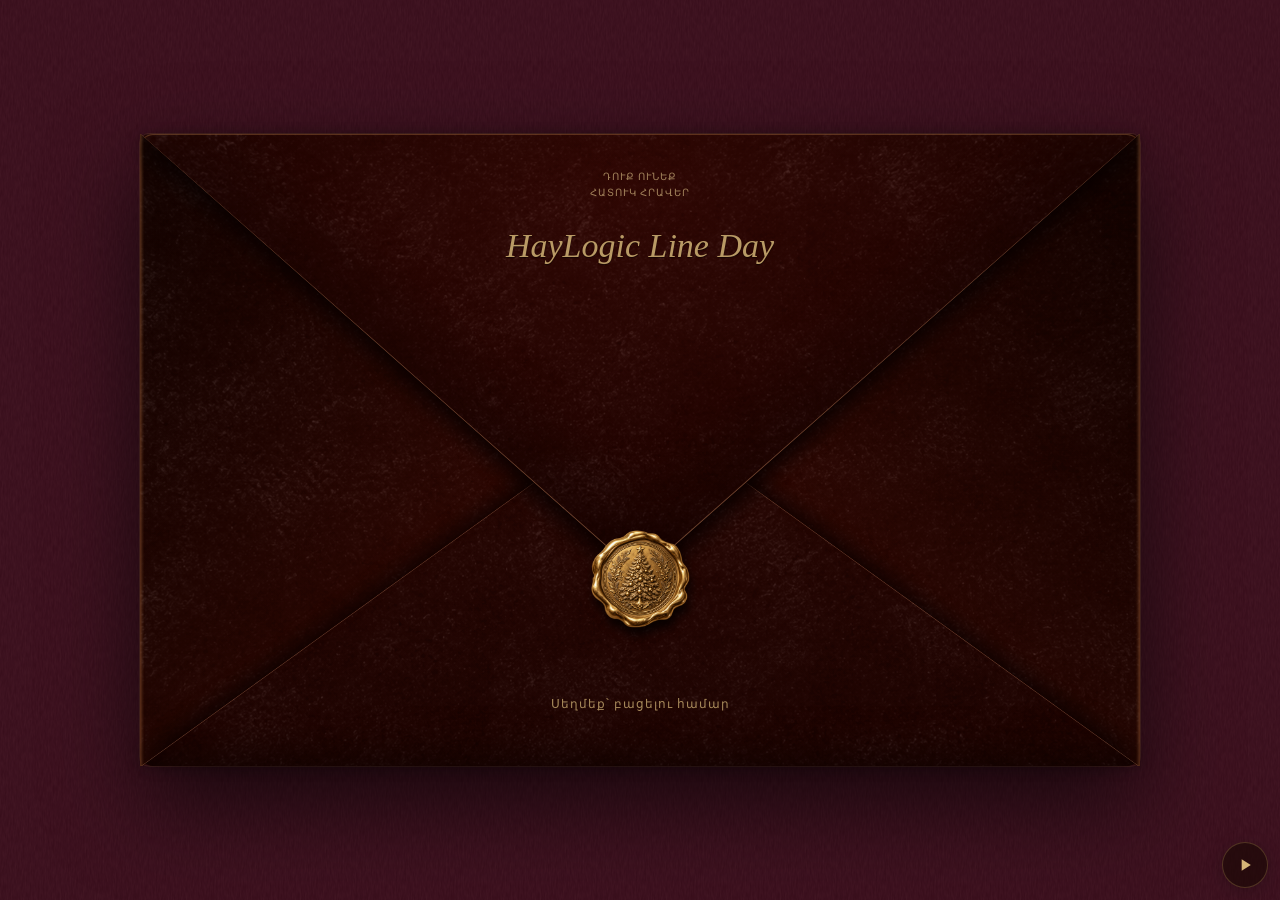
==== commit 633b3833: "Remove footer signature and use icon-only music playback control" ====
--- a/index.html
+++ b/index.html
@@ -3,7 +3,7 @@
 <head>
 <meta charset="UTF-8"><meta name="viewport" content="width=device-width, initial-scale=1"><meta name="theme-color" content="#310c18">
 <meta name="description" content="Տարվա ամենաջերմ երեկոյի հրավերը։ Ամանորյա կորպորատիվ տոն՝ միասին։">
-<title>Ամանորյա հրավեր · Uinvite</title><link rel="stylesheet" href="style.css?v=transparent-welcome-1"><script src="script.js?v=transparent-welcome-1" defer></script>
+<title>Ամանորյա հրավեր · Uinvite</title><link rel="stylesheet" href="style.css?v=icon-music-1"><script src="script.js?v=icon-music-1" defer></script>
 </head>
 <body>
 <div class="intro" id="intro">
@@ -43,11 +43,28 @@
   </div>
  </section>
  <section class="section program"><p class="eyebrow">ԱՄԵՆ ՊԱՀԸ՝ ՀԱՏՈՒԿ</p><h2>Երեկոյի ծրագիրը</h2><div class="flow-timeline" id="flow-timeline"><svg class="timeline-art" viewBox="0 0 600 1000" preserveAspectRatio="none" aria-hidden="true"><defs><path id="timeline-curve" d="M300 0 C300 45 80 65 80 100 C80 160 300 170 300 200 C300 245 520 265 520 300 C520 360 300 370 300 400 C300 445 80 465 80 500 C80 560 300 570 300 600 C300 645 520 665 520 700 C520 760 300 770 300 800 C300 845 80 865 80 900 C80 960 300 970 300 1000"/></defs><use href="#timeline-curve" class="timeline-track"/><use href="#timeline-curve" class="timeline-glow timeline-draw"/><use href="#timeline-curve" class="timeline-core timeline-draw"/><g id="timeline-sparks"></g><g id="timeline-tip"><circle r="13" class="timeline-tip-halo"/><path d="M0-9 2-2 8 0 2 2 0 9-2 2-8 0-2-2Z" fill="#fff0bd"/></g></svg><ol class="timeline"><li><time>18:00</time><div><h3>Հյուրերի դիմավորում</h3><p>Ջերմ հանդիպումներ և առաջին կենացը</p></div></li><li><time>18:30</time><div><h3>Տոնական ընթրիք</h3><p>Համեր, զրույցներ և գեղեցիկ պահեր</p></div></li><li><time>19:30</time><div><h3>Խաղեր և անակնկալներ</h3><p>Մի փոքր կախարդանք՝ յուրաքանչյուրի համար</p></div></li><li><time>20:30</time><div><h3>Երաժշտություն և պարեր</h3><p>Երեկոյի ամենավառ ռիթմերը</p></div></li><li><time>22:00</time><div><h3>Տոնական ավարտ</h3><p>Նոր հիշողություններով՝ դեպի նոր տարի</p></div></li></ol></div></section>
- <section class="section dress"><p class="eyebrow">ԵՐԵԿՈՅԻ ՏՐԱՄԱԴՐՈՒԹՅՈՒՆԸ</p><h2>Տոնական նրբագեղություն</h2><p class="muted">Ձեր անհատական ոճը՝ մեր տոնական գույներով։</p><div class="swatches"><div><i style="--swatch:#75263d"></i><span>Բորդո</span></div><div><i class="gold-swatch" style="--swatch:#cda65f"></i><span>Ոսկեգույն</span></div><div><i style="--swatch:#213e33"></i><span>Մուգ կանաչ</span></div><div><i style="--swatch:#171719"></i><span>Սև</span></div></div></section>
+ <section class="section dress" aria-labelledby="dress-title">
+  <div class="dress-panel"><span class="dress-corner dress-corner-top" aria-hidden="true"></span><span class="dress-corner dress-corner-bottom" aria-hidden="true"></span>
+   <p class="eyebrow">ԴՐԵՍ ԿՈԴ</p><h2 id="dress-title">Տոնական <em>նրբագեղություն</em></h2>
+   <div class="ornament" aria-hidden="true">✦</div>
+   <p class="dress-description">Երեք գույն, մեկ տոնական տրամադրություն։<br>Ձեր անհատական ոճը՝ բորդոյի, ոսկու և սևի ներդաշնակությամբ։</p>
+   <ul class="dress-palette" aria-label="Դրես կոդի գույները">
+    <li><span class="fabric-swatch fabric-burgundy" aria-hidden="true"></span><span class="fabric-name">Բորդո</span><span class="fabric-caption">Թավշյա ջերմություն</span></li>
+    <li><span class="fabric-swatch fabric-gold" aria-hidden="true"></span><span class="fabric-name">Ոսկեգույն</span><span class="fabric-caption">Տոնական փայլ</span></li>
+    <li><span class="fabric-swatch fabric-black" aria-hidden="true"></span><span class="fabric-name">Սև</span><span class="fabric-caption">Մշտական դասական</span></li>
+   </ul>
+   <p class="dress-footnote">Ընտրեք ձեր սիրելի գույնը կամ համադրեք երեքը։</p>
+  </div>
+ </section>
  <section class="section countdown-section"><p class="eyebrow">ՍՊԱՍՈՒՄ ԵՆՔ ՄԵՐ ՀԱՆԴԻՊՄԱՆԸ</p><h2>Տոնին մնացել է</h2><div class="countdown" id="countdown" role="timer" aria-label="Մինչև միջոցառումը մնացած ժամանակը"><div><strong id="days">00</strong><span>օր</span></div><b>:</b><div><strong id="hours">00</strong><span>ժամ</span></div><b>:</b><div><strong id="minutes">00</strong><span>րոպե</span></div><b>:</b><div><strong id="seconds">00</strong><span>վայրկյան</span></div></div><p id="countdown-message" hidden></p></section>
- <section class="section rsvp" id="rsvp"><div class="rsvp-heading"><p class="eyebrow">ՁԵՐ ՏԵՂԸ ՍՊԱՍՈՒՄ Է ՁԵԶ</p><h2>Կլինե՞ք մեզ հետ</h2><p class="muted">Խնդրում ենք հաստատել ձեր մասնակցությունը։</p></div><form id="rsvp-form"><p class="demo-notice" id="demo-notice">Ցուցադրական ձև․ տվյալները չեն ուղարկվում և չեն պահպանվում։</p><label for="full-name">Անուն, ազգանուն <span aria-hidden="true">*</span></label><input id="full-name" name="fullName" autocomplete="name" placeholder="Ձեր անունը և ազգանունը" required minlength="3" maxlength="120"><fieldset><legend>Մասնակցություն <span aria-hidden="true">*</span></legend><div class="attendance-options"><label><input type="radio" name="attendance" value="yes" required checked><span>Մասնակցելու եմ</span></label><label><input type="radio" name="attendance" value="no"><span>Չեմ կարող մասնակցել</span></label></div></fieldset><div id="guests-field"><label for="guests">Հյուրերի քանակը՝ ներառյալ ձեզ <span aria-hidden="true">*</span></label><input type="number" id="guests" name="guests" min="1" max="20" step="1" value="1" required></div><label for="comment">Մեկնաբանություն <span class="optional">/ ոչ պարտադիր</span></label><textarea id="comment" name="comment" rows="3" maxlength="1000" placeholder="Ձեր ցանկությունը կամ փոքրիկ հաղորդագրությունը…"></textarea><button type="submit" class="button" id="submit-rsvp">Ստուգել պատասխանը <span aria-hidden="true">↗</span></button><p id="form-status" role="status" aria-live="polite" tabindex="-1"></p></form></section>
- <footer><div class="ornament" aria-hidden="true">✦</div><p>Սիրով սպասում ենք ձեզ</p><h2 data-company></h2><a href="#home" class="footer-brand">Uinvite <span>պահեր, որոնք դառնում են հիշողություն</span></a></footer>
+ <section class="section rsvp" id="rsvp"><div class="rsvp-heading"><p class="eyebrow">ՁԵՐ ՏԵՂԸ ՍՊԱՍՈՒՄ Է ՁԵԶ</p><h2>Կլինե՞ք մեզ հետ</h2><p class="muted">Խնդրում ենք հաստատել ձեր մասնակցությունը։</p></div><form id="rsvp-form"><p class="demo-notice" id="demo-notice">Ցուցադրական ձև․ տվյալները չեն ուղարկվում և չեն պահպանվում։</p><label for="full-name">Անուն, ազգանուն <span aria-hidden="true">*</span></label><input id="full-name" name="fullName" autocomplete="name" placeholder="Ձեր անունը և ազգանունը" required minlength="3" maxlength="120"><fieldset><legend>Մասնակցություն <span aria-hidden="true">*</span></legend><div class="attendance-options"><label><input type="radio" name="attendance" value="yes" required checked><span>Մասնակցելու եմ</span></label><label><input type="radio" name="attendance" value="no"><span>Չեմ մասնակցելու</span></label></div></fieldset><label for="comment">Մեկնաբանություն <span class="optional">/ ոչ պարտադիր</span></label><textarea id="comment" name="comment" rows="3" maxlength="1000" placeholder="Ձեր ցանկությունը կամ փոքրիկ հաղորդագրությունը…"></textarea><button type="submit" class="button" id="submit-rsvp">Ստուգել պատասխանը <span aria-hidden="true">↗</span></button><p id="form-status" role="status" aria-live="polite" tabindex="-1"></p></form></section>
+ <section class="section gifts" id="gifts" aria-labelledby="gifts-title">
+  <p class="eyebrow">ՏՈՆԱԿԱՆ ԱՆԱԿՆԿԱԼՆԵՐ</p><h2 id="gifts-title">Սպասվում են նվերներ</h2>
+  <div class="gift-art"><img id="gifts-image" src="assets/christmas-gifts.png" alt="Բորդո, ոսկեգույն և կանաչ փաթեթավորմամբ տոնական նվերներ" width="500" height="500" loading="lazy" decoding="async"></div>
+  <div class="ornament" aria-hidden="true">✦</div>
+ </section>
+ <footer><div class="ornament" aria-hidden="true">✦</div><p>Սիրով սպասում ենք ձեզ</p><h2 data-company></h2></footer>
 </main>
-<button class="music-button" id="music-toggle" aria-label="Միացնել երաժշտությունը" aria-pressed="false"><svg viewBox="0 0 24 24" aria-hidden="true"><path d="M9 17V5l11-2v12M9 8l11-2"/><ellipse cx="6" cy="17" rx="3" ry="2.5"/><ellipse cx="17" cy="15" rx="3" ry="2.5"/></svg><span id="music-label">Երաժշտություն</span></button><span class="sr-only" id="audio-status" role="status"></span><audio id="music" loop preload="none"></audio>
+<button class="music-button" id="music-toggle" aria-label="Միացնել երաժշտությունը" aria-pressed="false"><svg class="music-play" viewBox="0 0 24 24" aria-hidden="true"><path d="m8 5 11 7-11 7Z"/></svg><svg class="music-pause" viewBox="0 0 24 24" aria-hidden="true"><path d="M8 5v14M16 5v14"/></svg></button><span class="sr-only" id="audio-status" role="status"></span><audio id="music" loop preload="none"></audio>
 <noscript><p class="noscript">Հրավիրատոմսը բացելու համար խնդրում ենք միացնել JavaScript-ը։</p></noscript>
 </body></html>
--- a/style.css
+++ b/style.css
@@ -222,3 +222,44 @@
  -webkit-mask-image:linear-gradient(90deg,#000 0%,#000 5%,transparent 24%,transparent 76%,#000 95%,#000 100%);
  mask-image:linear-gradient(90deg,#000 0%,#000 5%,transparent 24%,transparent 76%,#000 95%,#000 100%)}
 }
+
+/* Three tactile fabric swatches inside a restrained gold stationery frame. */
+.dress{padding:65px 16px;background:radial-gradient(ellipse at center,#6b263b33,transparent 70%)}
+.dress-panel{position:relative;max-width:940px;margin:0 auto;padding:48px 17px 35px;border:1px solid #d5b57740;background:radial-gradient(ellipse at 50% 45%,#722a3e22,transparent 65%),linear-gradient(120deg,#1c071122,#15050b55);box-shadow:inset 0 0 0 6px #310c1822,0 22px 70px #13030a22;isolation:isolate}
+.dress-panel::before{content:'';position:absolute;inset:7px;border:1px solid #d5b57713;pointer-events:none;z-index:-1}
+.dress-corner{position:absolute;width:24px;height:24px;border-color:#d2ad6b;border-style:solid;pointer-events:none}
+.dress-corner-top{left:-1px;top:-1px;border-width:1px 0 0 1px}
+.dress-corner-bottom{right:-1px;bottom:-1px;border-width:0 1px 1px 0}
+.dress-panel>.eyebrow{font-size:10px;letter-spacing:4px;margin-bottom:16px}
+.dress-panel h2{font-size:clamp(27px,4vw,43px);line-height:1.6;margin-bottom:0;text-wrap:balance}
+.dress-panel h2 em{display:block;color:#e1bf7e}
+.dress-panel>.ornament{margin:22px auto}
+.dress-description{font-size:12px;line-height:2.1;color:#cbb6ae;max-width:530px;margin:0 auto}
+.dress-palette{list-style:none;padding:0;margin:38px auto 28px;display:grid;grid-template-columns:repeat(3,minmax(0,1fr));gap:12px;max-width:540px;align-items:start}
+.dress-palette li{display:flex;flex-direction:column;align-items:center;min-width:0}
+.fabric-swatch{position:relative;display:block;width:clamp(62px,17vw,104px);aspect-ratio:1;border-radius:50%;border:4px solid #2e0e1a;outline:1px solid #b78d4b99;box-shadow:0 8px 20px #10020766,inset 0 2px 8px #fff2;transition:transform .4s ease,box-shadow .4s ease}
+.fabric-swatch::after{content:'';position:absolute;inset:-8px;border:1px solid #d8b57320;border-radius:50%;pointer-events:none}
+.fabric-burgundy{background:radial-gradient(ellipse at 30% 20%,#c0697855,transparent 55%),linear-gradient(125deg,#360614,#8b2946 30%,#59102b 52%,#932f4b 70%,#330a19)}
+.fabric-gold{background:linear-gradient(130deg,#78501f,#d8b26a 20%,#fff0b8 36%,#bd8e42 52%,#f0d58d 72%,#946b2e);box-shadow:0 8px 30px #d2a64e22,inset 0 2px 8px #fff6}
+.fabric-black{background:radial-gradient(ellipse at 30% 20%,#ffffff12,transparent 60%),linear-gradient(125deg,#050507,#2d292d 30%,#0a090d 52%,#29252b 72%,#050508)}
+.fabric-name{font-size:14px;color:#e5c78e;line-height:1.8;margin-top:21px}
+.fabric-caption{font-size:9px;line-height:1.7;color:#ad9490;max-width:100px;margin-top:5px;text-wrap:balance}
+.dress-footnote{font-size:10px;color:#bda68f;line-height:1.9;margin:0 auto;max-width:400px}
+@media(hover:hover){.dress-palette li:hover .fabric-swatch{transform:translateY(-5px);box-shadow:0 12px 26px #d3ad4c22}}
+@media(min-width:768px){.dress{padding:85px 35px}.dress-panel{padding:60px 55px 45px}.dress-palette{margin-top:45px;margin-bottom:35px;gap:55px}.fabric-swatch{width:112px}.dress-description{font-size:14px}.fabric-name{font-size:18px;margin-top:25px}.fabric-caption{font-size:10px;max-width:140px}.dress-palette li:nth-child(2){transform:translateY(-8px)}.dress-panel h2 em{display:inline}.dress-footnote{font-size:12px}}
+
+/* The closing gift vignette echoes the gold and velvet invitation palette. */
+.gifts{padding-bottom:30px;background:radial-gradient(ellipse at 50% 55%,#ad78451a,transparent 62%)}
+.gifts h2{color:#e2c17d;margin-bottom:5px;text-wrap:balance}
+.gift-art{width:min(100%,440px);margin:5px auto 0;position:relative;isolation:isolate}
+.gift-art::before{content:'';position:absolute;left:15%;right:15%;bottom:10%;height:13%;border-radius:50%;background:#07020855;filter:blur(16px);z-index:-1}
+.gift-art img{display:block;width:100%;height:auto;filter:drop-shadow(0 12px 20px #15040b44)}
+.gifts>.ornament{margin-top:0;margin-bottom:0}
+@media(min-width:768px){.gifts{padding-top:75px}.gift-art{width:470px}}
+
+/* Icon-only audio control at every viewport, with state mirrored by aria-pressed. */
+.music-button,body.intro-active .music-button{width:46px;height:46px;min-height:46px;border-radius:50%;padding:12px;justify-content:center;gap:0}
+.music-button .music-play{display:block;fill:currentColor;stroke:none}
+.music-button .music-pause{display:none;stroke-width:3;stroke-linecap:round}
+.music-button[aria-pressed=true] .music-play{display:none}
+.music-button[aria-pressed=true] .music-pause{display:block}
